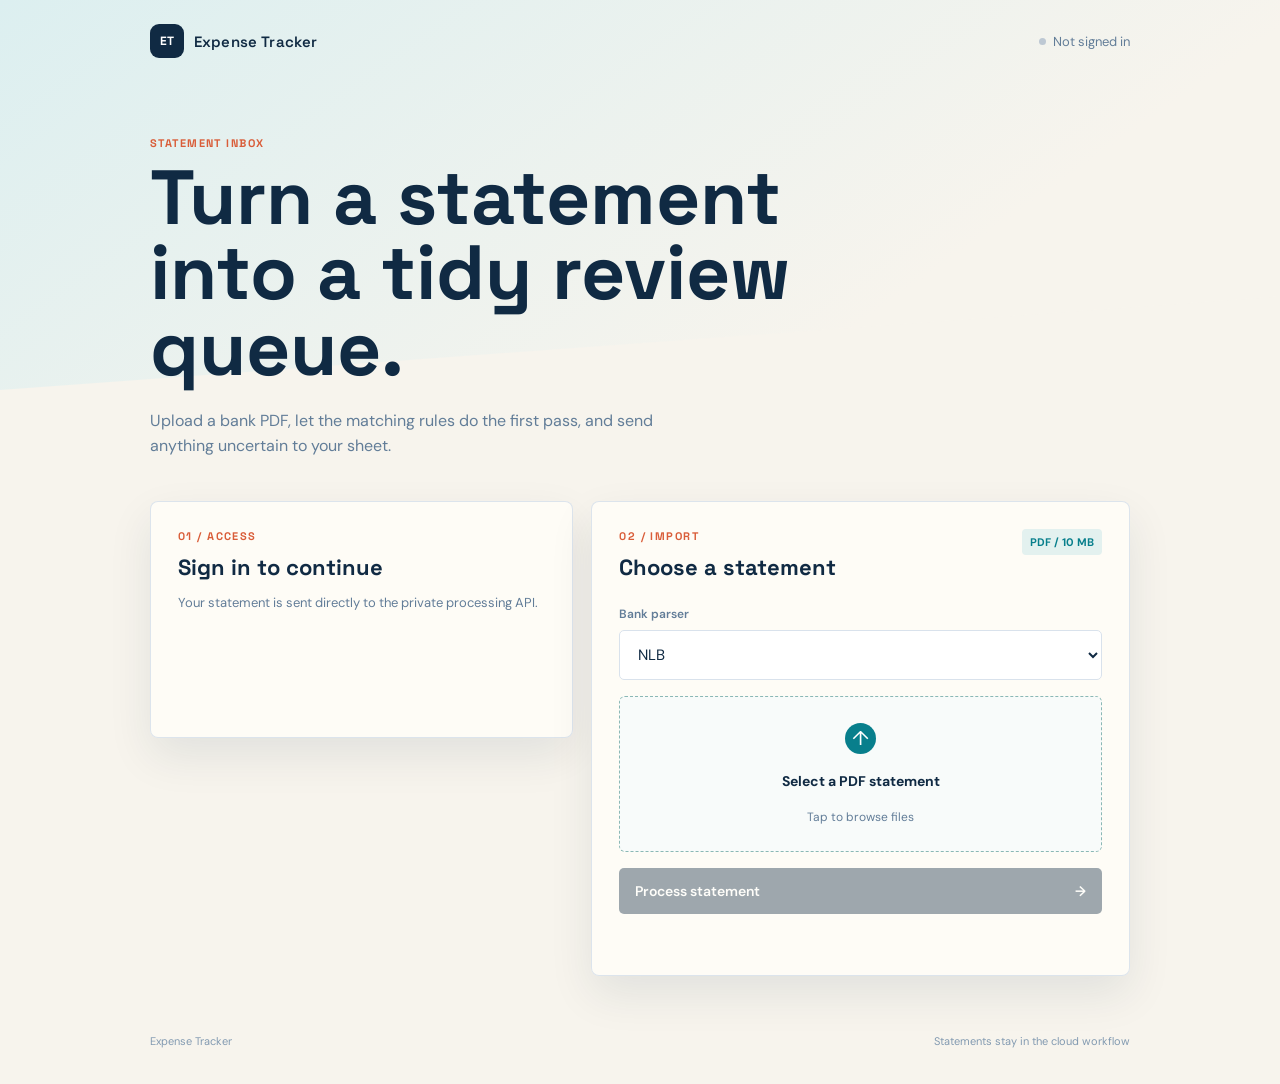
==== frontend/index.html @ 0f6b29f7 "add PWA and auth" ====
<!doctype html>
<html lang="en">
<head>
  <meta charset="UTF-8">
  <meta name="viewport" content="width=device-width, initial-scale=1, viewport-fit=cover">
  <meta name="theme-color" content="#102a43">
  <meta name="description" content="Upload bank statements and review new expenses.">
  <link rel="manifest" href="manifest.webmanifest">
  <link rel="icon" href="icon.svg" type="image/svg+xml">
  <link rel="stylesheet" href="styles.css">
  <title>Expense Tracker</title>
</head>
<body>
  <main class="shell">
    <header class="topbar">
      <div class="brand"><span class="brand-mark">ET</span><span>Expense Tracker</span></div>
      <div id="user-status" class="user-status" aria-live="polite">Not signed in</div>
    </header>

    <section class="intro">
      <p class="eyebrow">Statement inbox</p>
      <h1>Turn a statement into a tidy review queue.</h1>
      <p class="lede">Upload a bank PDF, let the matching rules do the first pass, and send anything uncertain to your sheet.</p>
    </section>

    <section class="workspace" aria-label="Statement upload">
      <div class="panel auth-panel" id="auth-panel">
        <div>
          <p class="panel-kicker">01 / Access</p>
          <h2>Sign in to continue</h2>
          <p class="muted">Your statement is sent directly to the private processing API.</p>
        </div>
        <div id="google-signin" class="google-button"></div>
        <p id="auth-message" class="form-message" role="status"></p>
      </div>

      <form class="panel upload-panel" id="upload-form">
        <div class="panel-heading">
          <div><p class="panel-kicker">02 / Import</p><h2>Choose a statement</h2></div>
          <span class="file-limit">PDF / 10 MB</span>
        </div>
        <label class="field-label" for="parser-type">Bank parser</label>
        <select id="parser-type" name="parser_type">
          <option value="nlb">NLB</option>
          <option value="otp">OTP</option>
        </select>
        <label class="dropzone" for="statement-file" id="dropzone">
          <span class="upload-icon">↑</span>
          <strong id="file-label">Select a PDF statement</strong>
          <span>Tap to browse files</span>
          <input id="statement-file" name="file" type="file" accept="application/pdf,.pdf" required>
        </label>
        <button class="primary-button" type="submit" id="upload-button" disabled>Process statement <span>→</span></button>
        <p id="upload-message" class="form-message" role="alert"></p>
      </form>

      <section class="panel result-panel" id="result-panel" hidden>
        <div class="panel-heading"><div><p class="panel-kicker">03 / Complete</p><h2>Import summary</h2></div><span class="success-dot">●</span></div>
        <div class="results-grid">
          <div class="metric"><strong id="added-count">0</strong><span>added to sheet</span></div>
          <div class="metric review"><strong id="review-count">0</strong><span>need review</span></div>
        </div>
        <a class="sheet-button" id="sheet-link" href="#" target="_blank" rel="noreferrer"><span>▣</span> Review New Expenses <span>↗</span></a>
        <button class="secondary-button" type="button" id="another-button">Upload another statement</button>
      </section>
    </section>
    <footer><span>Expense Tracker</span><span>Statements stay in the cloud workflow</span></footer>
  </main>
  <script src="config.js"></script>
  <script src="https://accounts.google.com/gsi/client" async defer></script>
  <script src="app.js"></script>
</body>
</html>
---- frontend/styles.css ----
@import url('https://fonts.googleapis.com/css2?family=DM+Sans:wght@400;500;600;700&family=Space+Grotesk:wght@500;600;700&display=swap');

:root { color-scheme: light; --ink: #102a43; --muted: #627d98; --paper: #f7f4ed; --panel: #fffdf8; --line: #d9e2ec; --teal: #087f8c; --coral: #d95d39; --shadow: 0 18px 45px rgba(16, 42, 67, .09); }
* { box-sizing: border-box; }
body { margin: 0; min-width: 320px; color: var(--ink); background: var(--paper); font: 15px 'DM Sans', sans-serif; }
body::before { content: ''; position: fixed; inset: 0 0 auto; height: 390px; z-index: -1; background: linear-gradient(145deg, #dceff0 0%, #f7f4ed 72%); clip-path: polygon(0 0, 100% 0, 100% 76%, 0 100%); }
.shell { width: min(100% - 36px, 980px); margin: auto; padding: 24px 0 36px; }
.topbar, .brand, .user-status, .panel-heading, .field-label, footer { display: flex; align-items: center; }
.topbar { justify-content: space-between; margin-bottom: 78px; }
.brand { gap: 10px; font: 600 15px 'Space Grotesk', sans-serif; letter-spacing: .01em; }
.brand-mark { display: grid; place-items: center; width: 34px; height: 34px; color: white; background: var(--ink); border-radius: 9px; font: 700 12px 'Space Grotesk', sans-serif; }
.user-status { gap: 7px; color: var(--muted); font-size: 13px; }
.user-status::before { content: ''; width: 7px; height: 7px; border-radius: 50%; background: #bdc8d3; }
.user-status.signed-in::before { background: var(--teal); }
.intro { max-width: 690px; margin-bottom: 42px; }
.eyebrow, .panel-kicker { margin: 0 0 10px; color: var(--coral); text-transform: uppercase; letter-spacing: .13em; font: 700 11px 'Space Grotesk', sans-serif; }
h1, h2 { margin: 0; font-family: 'Space Grotesk', sans-serif; letter-spacing: 0; }
h1 { max-width: 650px; font-size: clamp(2.35rem, 7vw, 4.8rem); line-height: .98; }
.lede { max-width: 530px; margin: 22px 0 0; color: var(--muted); line-height: 1.6; font-size: 16px; }
.workspace { display: grid; grid-template-columns: .88fr 1.12fr; gap: 18px; align-items: start; }
.panel { padding: 27px; background: rgba(255, 253, 248, .88); border: 1px solid rgba(217, 226, 236, .9); border-radius: 8px; box-shadow: var(--shadow); }
.panel-heading { justify-content: space-between; align-items: flex-start; margin-bottom: 25px; }
h2 { font-size: 22px; }
.muted, .form-message { color: var(--muted); line-height: 1.5; }
.muted { margin: 12px 0 24px; font-size: 13px; }
.google-button { min-height: 40px; }
.form-message { min-height: 22px; margin: 12px 0 0; font-size: 13px; }
.form-message.error { color: var(--coral); }
.file-limit { padding: 6px 8px; color: var(--teal); background: #e3f1ef; border-radius: 4px; font-size: 11px; font-weight: 700; }
.field-label { margin-bottom: 8px; color: var(--muted); font-size: 12px; font-weight: 600; }
select { width: 100%; padding: 13px 14px; color: var(--ink); background: white; border: 1px solid var(--line); border-radius: 5px; font: inherit; }
.dropzone { display: grid; place-items: center; gap: 7px; min-height: 156px; margin: 16px 0; padding: 20px; color: var(--muted); background: #f8fbfa; border: 1px dashed #8bb8b5; border-radius: 6px; text-align: center; cursor: pointer; }
.dropzone:hover, .dropzone:focus-within { background: #eef8f6; border-color: var(--teal); }
.dropzone strong { color: var(--ink); font-size: 14px; }
.dropzone span:not(.upload-icon) { font-size: 12px; }
.upload-icon { display: grid; place-items: center; width: 31px; height: 31px; color: white; background: var(--teal); border-radius: 50%; font-size: 20px; }
input[type=file] { position: absolute; width: 1px; height: 1px; opacity: 0; }
button, .sheet-button { border: 0; border-radius: 5px; font: 600 14px 'DM Sans', sans-serif; cursor: pointer; }
.primary-button, .sheet-button { display: flex; width: 100%; justify-content: space-between; align-items: center; padding: 14px 16px; color: white; background: var(--ink); }
.primary-button:hover:not(:disabled), .sheet-button:hover { background: #1d4b6e; }
.primary-button:disabled { opacity: .4; cursor: not-allowed; }
.result-panel { grid-column: 1 / -1; }
.success-dot { color: var(--teal); font-size: 18px; }
.results-grid { display: grid; grid-template-columns: 1fr 1fr; gap: 12px; margin-bottom: 20px; }
.metric { padding: 18px; background: #e6f1ef; border-radius: 5px; }
.metric.review { background: #fae8df; }
.metric strong { display: block; font: 700 35px 'Space Grotesk', sans-serif; }
.metric span { color: var(--muted); font-size: 12px; }
.sheet-button { text-decoration: none; }
.sheet-button span:first-child { margin-right: auto; padding-right: 10px; }
.secondary-button { width: 100%; margin-top: 10px; padding: 11px; color: var(--ink); background: transparent; border: 1px solid var(--line); }
.secondary-button:hover { background: white; }
footer { justify-content: space-between; margin-top: 58px; color: #829ab1; font-size: 11px; }
@media (max-width: 700px) { .shell { width: min(100% - 28px, 520px); padding-top: 16px; } .topbar { margin-bottom: 62px; } .workspace { grid-template-columns: 1fr; } .result-panel { grid-column: auto; } .panel { padding: 22px; } h1 { font-size: 2.75rem; } footer { margin-top: 38px; gap: 14px; align-items: flex-start; } }
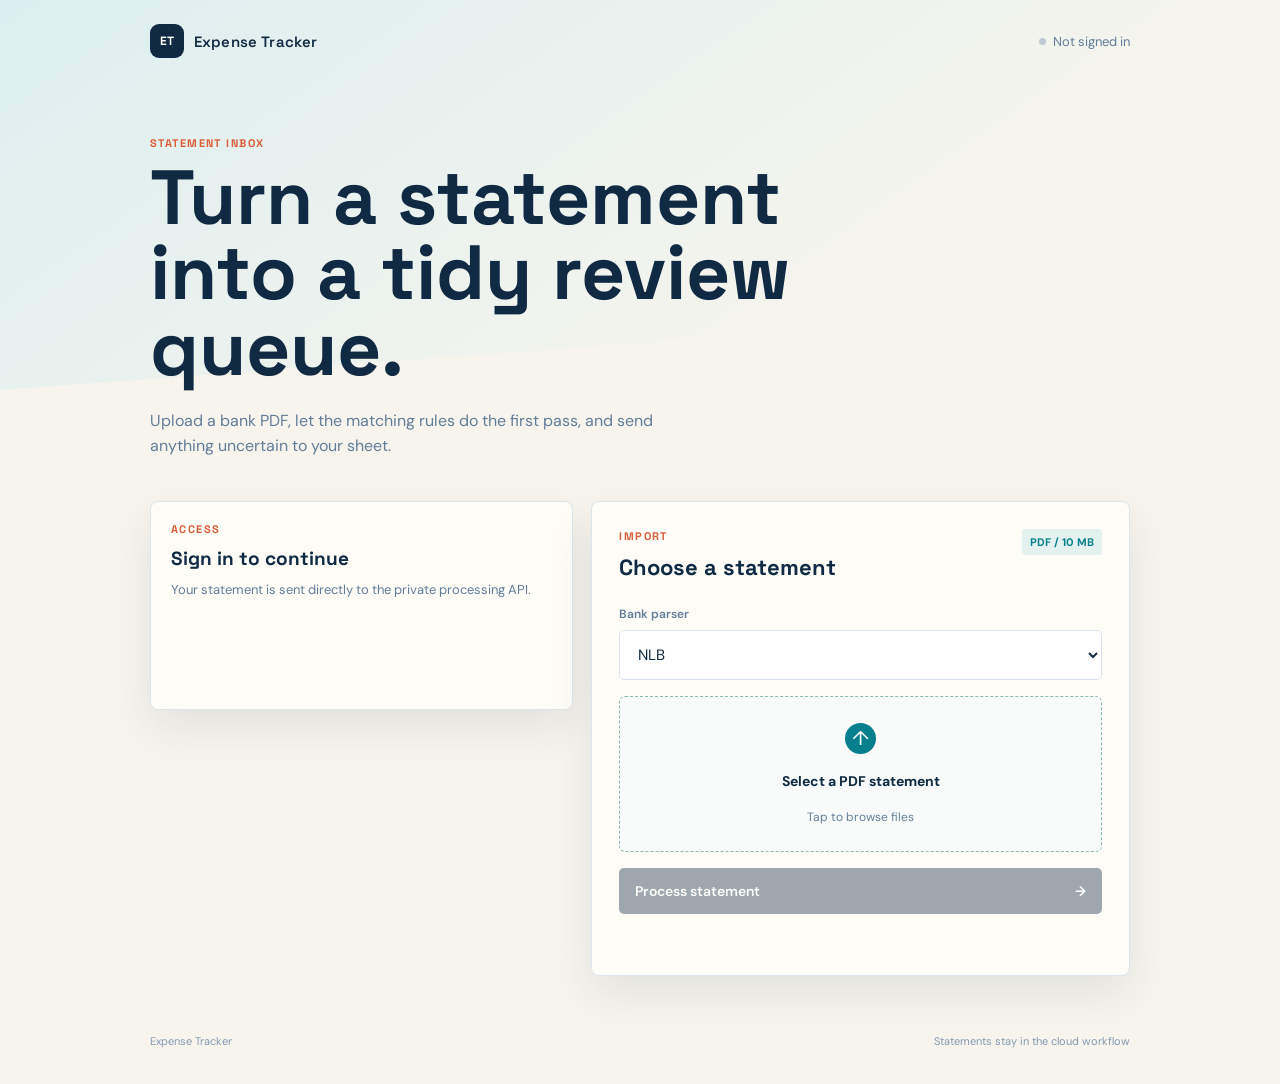
==== commit 12ceecf9: "chore: cleanup UI" ====
--- a/frontend/index.html
+++ b/frontend/index.html
@@ -14,7 +14,10 @@
   <main class="shell">
     <header class="topbar">
       <div class="brand"><span class="brand-mark">ET</span><span>Expense Tracker</span></div>
-      <div id="user-status" class="user-status" aria-live="polite">Not signed in</div>
+      <div class="user-actions">
+        <div id="user-status" class="user-status" aria-live="polite">Not signed in</div>
+        <button id="sign-out-button" class="sign-out-button" type="button" hidden>Sign out</button>
+      </div>
     </header>
 
     <section class="intro">
@@ -26,7 +29,7 @@
     <section class="workspace" aria-label="Statement upload">
       <div class="panel auth-panel" id="auth-panel">
         <div>
-          <p class="panel-kicker">01 / Access</p>
+          <p class="panel-kicker">Access</p>
           <h2>Sign in to continue</h2>
           <p class="muted">Your statement is sent directly to the private processing API.</p>
         </div>
@@ -36,7 +39,7 @@
 
       <form class="panel upload-panel" id="upload-form">
         <div class="panel-heading">
-          <div><p class="panel-kicker">02 / Import</p><h2>Choose a statement</h2></div>
+          <div><p class="panel-kicker">Import</p><h2>Choose a statement</h2></div>
           <span class="file-limit">PDF / 10 MB</span>
         </div>
         <label class="field-label" for="parser-type">Bank parser</label>
--- a/frontend/styles.css
+++ b/frontend/styles.css
@@ -5,13 +5,16 @@
 body { margin: 0; min-width: 320px; color: var(--ink); background: var(--paper); font: 15px 'DM Sans', sans-serif; }
 body::before { content: ''; position: fixed; inset: 0 0 auto; height: 390px; z-index: -1; background: linear-gradient(145deg, #dceff0 0%, #f7f4ed 72%); clip-path: polygon(0 0, 100% 0, 100% 76%, 0 100%); }
 .shell { width: min(100% - 36px, 980px); margin: auto; padding: 24px 0 36px; }
-.topbar, .brand, .user-status, .panel-heading, .field-label, footer { display: flex; align-items: center; }
+.topbar, .brand, .user-actions, .user-status, .panel-heading, .field-label, footer { display: flex; align-items: center; }
 .topbar { justify-content: space-between; margin-bottom: 78px; }
 .brand { gap: 10px; font: 600 15px 'Space Grotesk', sans-serif; letter-spacing: .01em; }
 .brand-mark { display: grid; place-items: center; width: 34px; height: 34px; color: white; background: var(--ink); border-radius: 9px; font: 700 12px 'Space Grotesk', sans-serif; }
 .user-status { gap: 7px; color: var(--muted); font-size: 13px; }
 .user-status::before { content: ''; width: 7px; height: 7px; border-radius: 50%; background: #bdc8d3; }
 .user-status.signed-in::before { background: var(--teal); }
+.user-actions { gap: 14px; }
+.sign-out-button { padding: 7px 10px; color: var(--muted); background: transparent; border: 1px solid var(--line); font-size: 12px; }
+.sign-out-button:hover { color: var(--ink); background: white; }
 .intro { max-width: 690px; margin-bottom: 42px; }
 .eyebrow, .panel-kicker { margin: 0 0 10px; color: var(--coral); text-transform: uppercase; letter-spacing: .13em; font: 700 11px 'Space Grotesk', sans-serif; }
 h1, h2 { margin: 0; font-family: 'Space Grotesk', sans-serif; letter-spacing: 0; }
@@ -19,10 +22,13 @@
 .lede { max-width: 530px; margin: 22px 0 0; color: var(--muted); line-height: 1.6; font-size: 16px; }
 .workspace { display: grid; grid-template-columns: .88fr 1.12fr; gap: 18px; align-items: start; }
 .panel { padding: 27px; background: rgba(255, 253, 248, .88); border: 1px solid rgba(217, 226, 236, .9); border-radius: 8px; box-shadow: var(--shadow); }
+.auth-panel { padding: 20px; }
+.auth-panel[hidden] { display: none; }
 .panel-heading { justify-content: space-between; align-items: flex-start; margin-bottom: 25px; }
 h2 { font-size: 22px; }
 .muted, .form-message { color: var(--muted); line-height: 1.5; }
-.muted { margin: 12px 0 24px; font-size: 13px; }
+.auth-panel h2 { font-size: 19px; }
+.muted { margin: 9px 0 16px; font-size: 13px; }
 .google-button { min-height: 40px; }
 .form-message { min-height: 22px; margin: 12px 0 0; font-size: 13px; }
 .form-message.error { color: var(--coral); }
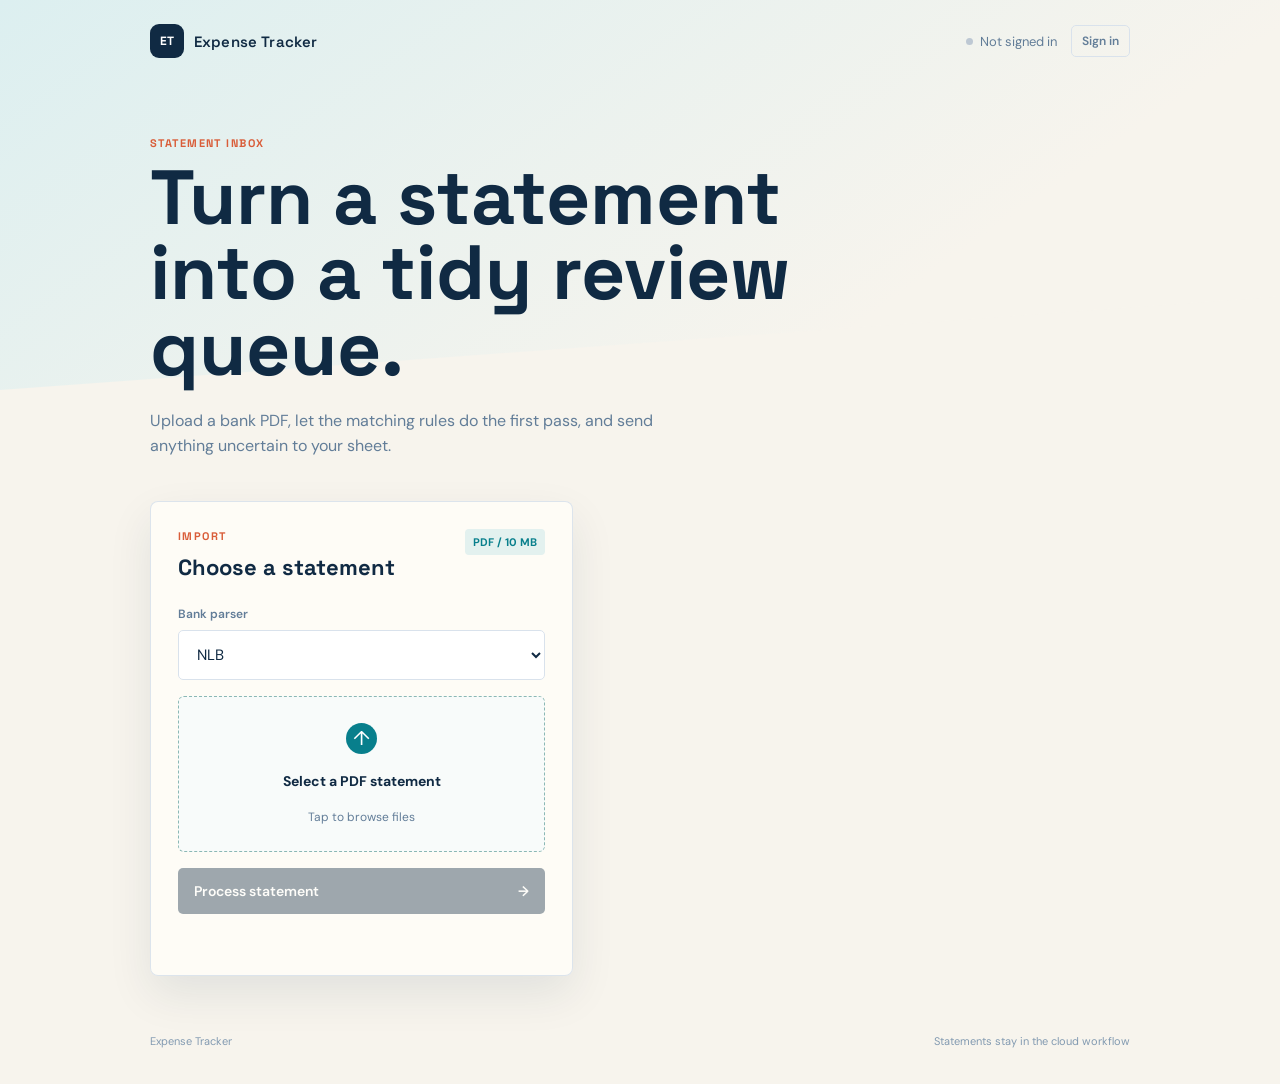
==== commit e340ca33: "chore: improve ui" ====
--- a/frontend/index.html
+++ b/frontend/index.html
@@ -15,8 +15,8 @@
     <header class="topbar">
       <div class="brand"><span class="brand-mark">ET</span><span>Expense Tracker</span></div>
       <div class="user-actions">
-        <div id="user-status" class="user-status" aria-live="polite">Not signed in</div>
-        <button id="sign-out-button" class="sign-out-button" type="button" hidden>Sign out</button>
+        <div id="user-status" class="user-status" aria-live="polite">Restoring session...</div>
+        <button id="auth-button" class="auth-button" type="button" disabled>Restoring...</button>
       </div>
     </header>
 
@@ -27,16 +27,6 @@
     </section>
 
     <section class="workspace" aria-label="Statement upload">
-      <div class="panel auth-panel" id="auth-panel">
-        <div>
-          <p class="panel-kicker">Access</p>
-          <h2>Sign in to continue</h2>
-          <p class="muted">Your statement is sent directly to the private processing API.</p>
-        </div>
-        <div id="google-signin" class="google-button"></div>
-        <p id="auth-message" class="form-message" role="status"></p>
-      </div>
-
       <form class="panel upload-panel" id="upload-form">
         <div class="panel-heading">
           <div><p class="panel-kicker">Import</p><h2>Choose a statement</h2></div>
--- a/frontend/styles.css
+++ b/frontend/styles.css
@@ -13,8 +13,9 @@
 .user-status::before { content: ''; width: 7px; height: 7px; border-radius: 50%; background: #bdc8d3; }
 .user-status.signed-in::before { background: var(--teal); }
 .user-actions { gap: 14px; }
-.sign-out-button { padding: 7px 10px; color: var(--muted); background: transparent; border: 1px solid var(--line); font-size: 12px; }
-.sign-out-button:hover { color: var(--ink); background: white; }
+.auth-button { padding: 7px 10px; color: var(--muted); background: transparent; border: 1px solid var(--line); font-size: 12px; }
+.auth-button:hover:not(:disabled) { color: var(--ink); background: white; }
+.auth-button:disabled { opacity: .65; cursor: wait; }
 .intro { max-width: 690px; margin-bottom: 42px; }
 .eyebrow, .panel-kicker { margin: 0 0 10px; color: var(--coral); text-transform: uppercase; letter-spacing: .13em; font: 700 11px 'Space Grotesk', sans-serif; }
 h1, h2 { margin: 0; font-family: 'Space Grotesk', sans-serif; letter-spacing: 0; }
@@ -22,14 +23,10 @@
 .lede { max-width: 530px; margin: 22px 0 0; color: var(--muted); line-height: 1.6; font-size: 16px; }
 .workspace { display: grid; grid-template-columns: .88fr 1.12fr; gap: 18px; align-items: start; }
 .panel { padding: 27px; background: rgba(255, 253, 248, .88); border: 1px solid rgba(217, 226, 236, .9); border-radius: 8px; box-shadow: var(--shadow); }
-.auth-panel { padding: 20px; }
-.auth-panel[hidden] { display: none; }
 .panel-heading { justify-content: space-between; align-items: flex-start; margin-bottom: 25px; }
 h2 { font-size: 22px; }
 .muted, .form-message { color: var(--muted); line-height: 1.5; }
-.auth-panel h2 { font-size: 19px; }
 .muted { margin: 9px 0 16px; font-size: 13px; }
-.google-button { min-height: 40px; }
 .form-message { min-height: 22px; margin: 12px 0 0; font-size: 13px; }
 .form-message.error { color: var(--coral); }
 .file-limit { padding: 6px 8px; color: var(--teal); background: #e3f1ef; border-radius: 4px; font-size: 11px; font-weight: 700; }
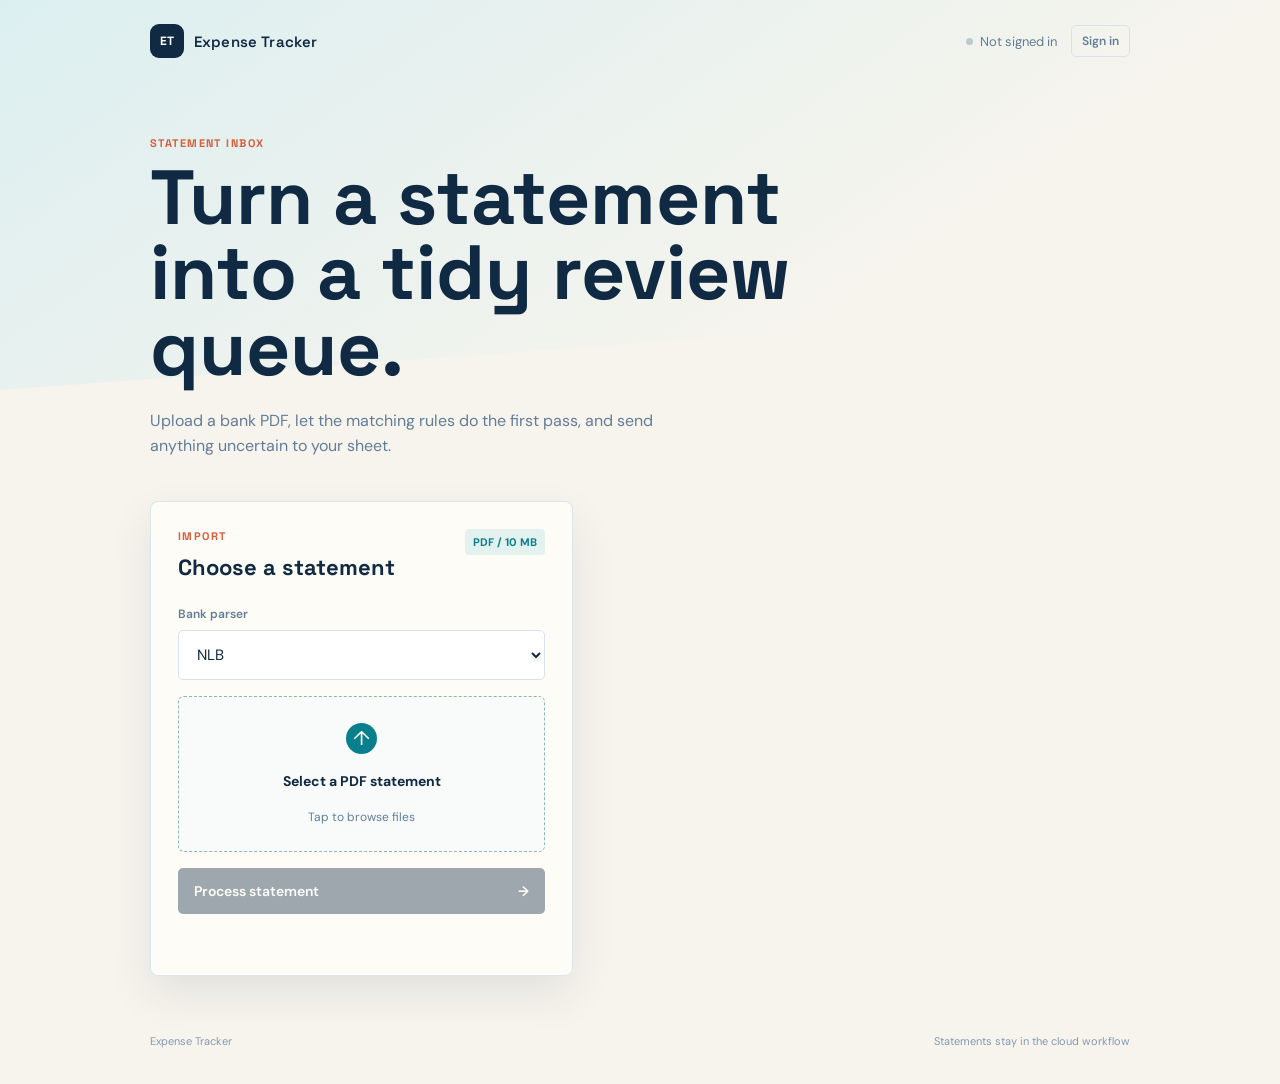
==== commit 5491b261: "chore: add category management" ====
--- a/frontend/index.html
+++ b/frontend/index.html
@@ -57,6 +57,21 @@
         <button class="secondary-button" type="button" id="another-button">Upload another statement</button>
       </section>
     </section>
+    <section class="panel rules-panel" id="rules-panel" hidden>
+      <div class="panel-heading">
+        <div><p class="panel-kicker">Administration</p><h2>Category rules</h2></div>
+      </div>
+      <p class="muted">Rules are checked in order. The first matching category wins.</p>
+      <div id="rules-list"></div>
+      <form class="category-create" id="category-create-form">
+        <label class="field-label" for="new-category">New category</label>
+        <div class="category-create-controls">
+          <input id="new-category" name="category" type="text" maxlength="80" placeholder="Category name" required>
+          <button class="secondary-button" type="submit">Add category</button>
+        </div>
+      </form>
+      <p id="rules-message" class="form-message" role="alert"></p>
+    </section>
     <footer><span>Expense Tracker</span><span>Statements stay in the cloud workflow</span></footer>
   </main>
   <script src="config.js"></script>
--- a/frontend/styles.css
+++ b/frontend/styles.css
@@ -31,6 +31,7 @@
 .form-message.error { color: var(--coral); }
 .file-limit { padding: 6px 8px; color: var(--teal); background: #e3f1ef; border-radius: 4px; font-size: 11px; font-weight: 700; }
 .field-label { margin-bottom: 8px; color: var(--muted); font-size: 12px; font-weight: 600; }
+.field-hint { margin-left: 6px; font-weight: 400; }
 select { width: 100%; padding: 13px 14px; color: var(--ink); background: white; border: 1px solid var(--line); border-radius: 5px; font: inherit; }
 .dropzone { display: grid; place-items: center; gap: 7px; min-height: 156px; margin: 16px 0; padding: 20px; color: var(--muted); background: #f8fbfa; border: 1px dashed #8bb8b5; border-radius: 6px; text-align: center; cursor: pointer; }
 .dropzone:hover, .dropzone:focus-within { background: #eef8f6; border-color: var(--teal); }
@@ -53,5 +54,25 @@
 .sheet-button span:first-child { margin-right: auto; padding-right: 10px; }
 .secondary-button { width: 100%; margin-top: 10px; padding: 11px; color: var(--ink); background: transparent; border: 1px solid var(--line); }
 .secondary-button:hover { background: white; }
+.rules-panel { margin-top: 18px; }
+.compact-button { width: auto; margin: 0; padding: 9px 12px; }
+.rule-row { padding: 16px 0; border-top: 1px solid var(--line); }
+.rule-row-heading { display: flex; gap: 10px; margin-bottom: 12px; }
+.rule-category { width: 100%; padding: 11px 12px; color: var(--ink); background: white; border: 1px solid var(--line); border-radius: 5px; font: inherit; }
+.category-create { margin-top: 8px; padding-top: 18px; border-top: 1px solid var(--line); }
+.category-create-controls { display: flex; gap: 10px; }
+.category-create-controls input { min-width: 0; flex: 1; padding: 11px 12px; color: var(--ink); background: white; border: 1px solid var(--line); border-radius: 5px; font: inherit; }
+.category-create-controls input:focus { outline: 0; border-color: var(--teal); box-shadow: 0 0 0 2px rgba(8, 127, 140, .12); }
+.category-create-controls .secondary-button { width: auto; margin: 0; white-space: nowrap; }
+.keyword-editor { display: flex; flex-wrap: wrap; align-items: center; gap: 8px; min-height: 48px; padding: 7px 9px; background: white; border: 1px solid var(--line); border-radius: 5px; }
+.keyword-editor:focus-within { border-color: var(--teal); box-shadow: 0 0 0 2px rgba(8, 127, 140, .12); }
+.keyword-tags { display: contents; }
+.keyword-tag { display: inline-flex; align-items: center; gap: 8px; max-width: 100%; padding: 7px 9px 7px 11px; color: #FAFAFA; background: #062d58; border-radius: 999px; font-size: 13px; }
+.keyword-tag span { overflow: hidden; text-overflow: ellipsis; white-space: nowrap; }
+.remove-keyword { display: grid; place-items: center; width: 17px; height: 17px; padding: 0; color: #70a8e5; background: transparent; border: 0; font-size: 17px; line-height: 1; cursor: pointer; }
+.keyword-input { flex: 1 1 150px; min-width: 130px; padding: 7px 3px; color: var(--ink); background: transparent; border: 0; outline: 0; font: inherit; }
+.delete-rule { flex: 0 0 auto; padding: 8px 10px; color: var(--coral); background: transparent; border: 1px solid #e8b8a8; border-radius: 5px; font: inherit; cursor: pointer; }
+.save-rule { width: auto; margin-top: 10px; padding: 10px 12px; }
 footer { justify-content: space-between; margin-top: 58px; color: #829ab1; font-size: 11px; }
 @media (max-width: 700px) { .shell { width: min(100% - 28px, 520px); padding-top: 16px; } .topbar { margin-bottom: 62px; } .workspace { grid-template-columns: 1fr; } .result-panel { grid-column: auto; } .panel { padding: 22px; } h1 { font-size: 2.75rem; } footer { margin-top: 38px; gap: 14px; align-items: flex-start; } }
+@media (max-width: 500px) { .category-create-controls { flex-direction: column; } .category-create-controls .secondary-button { width: 100%; } }
